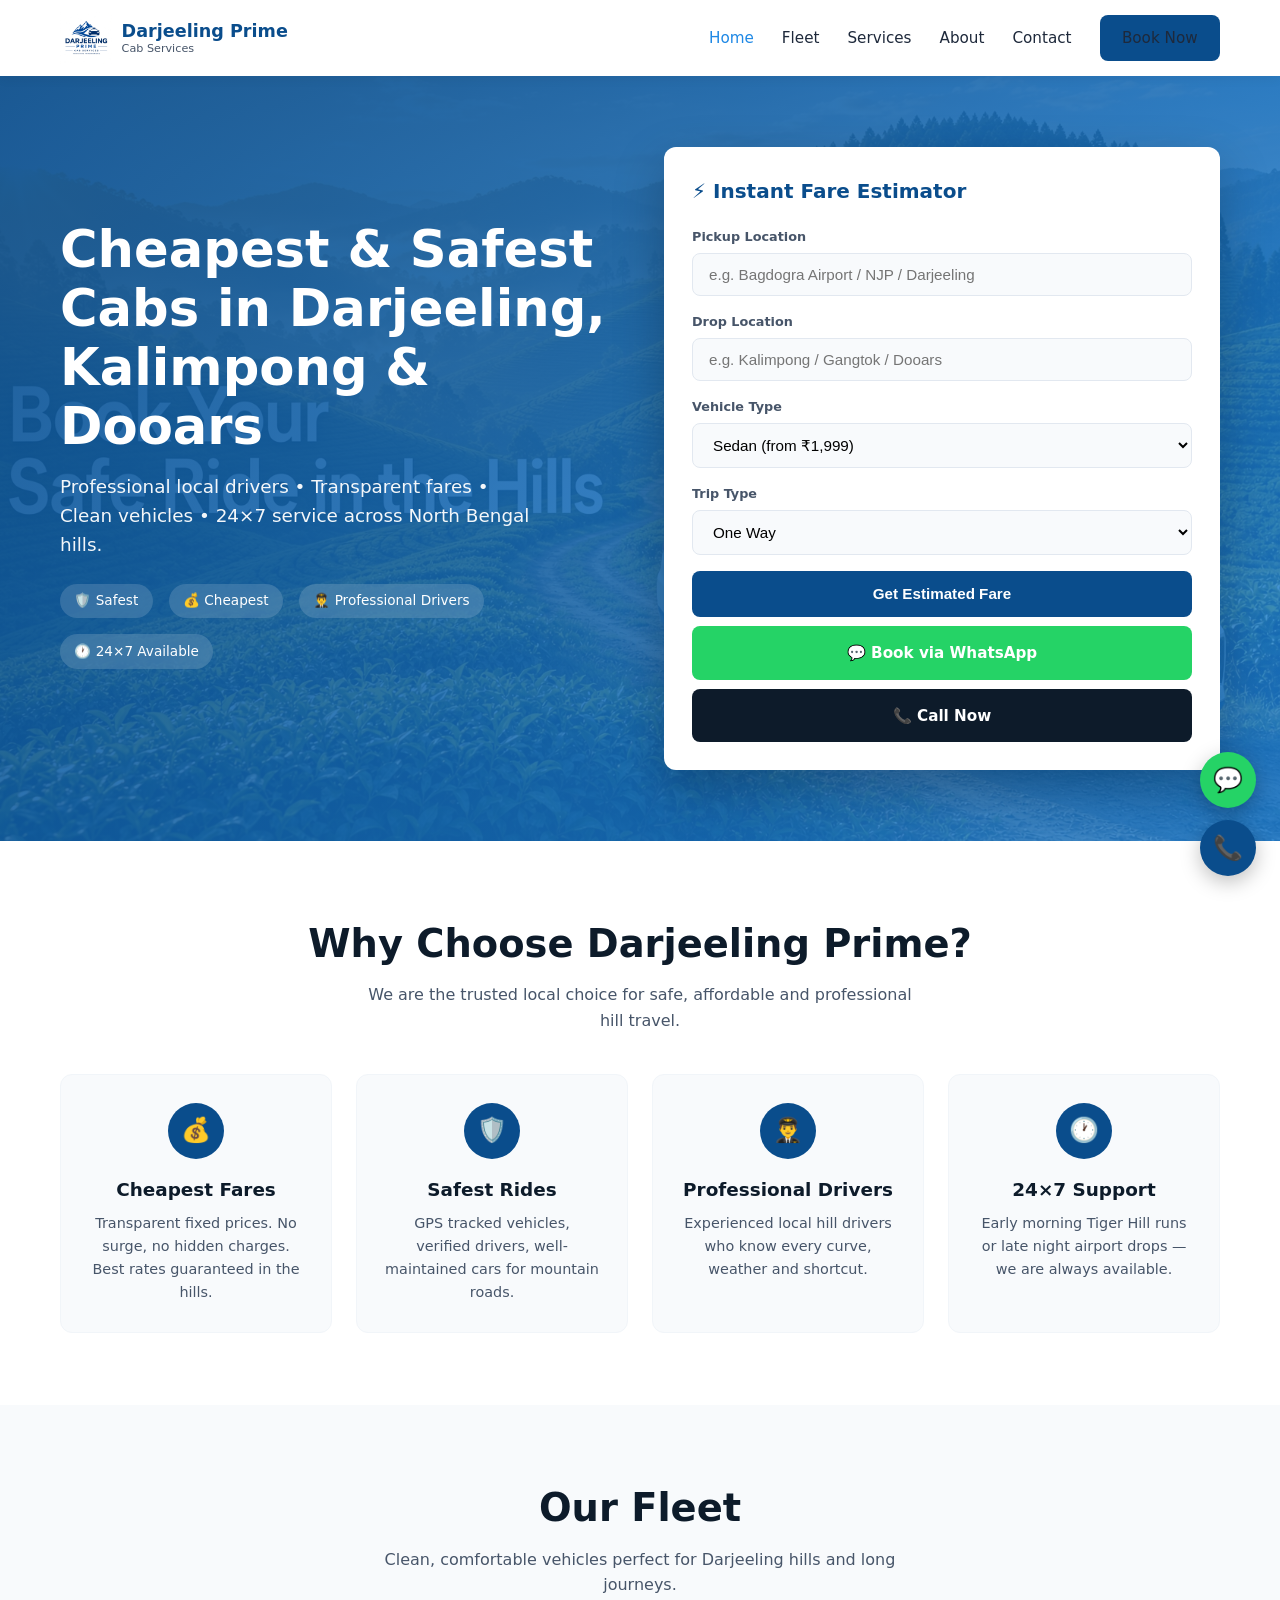
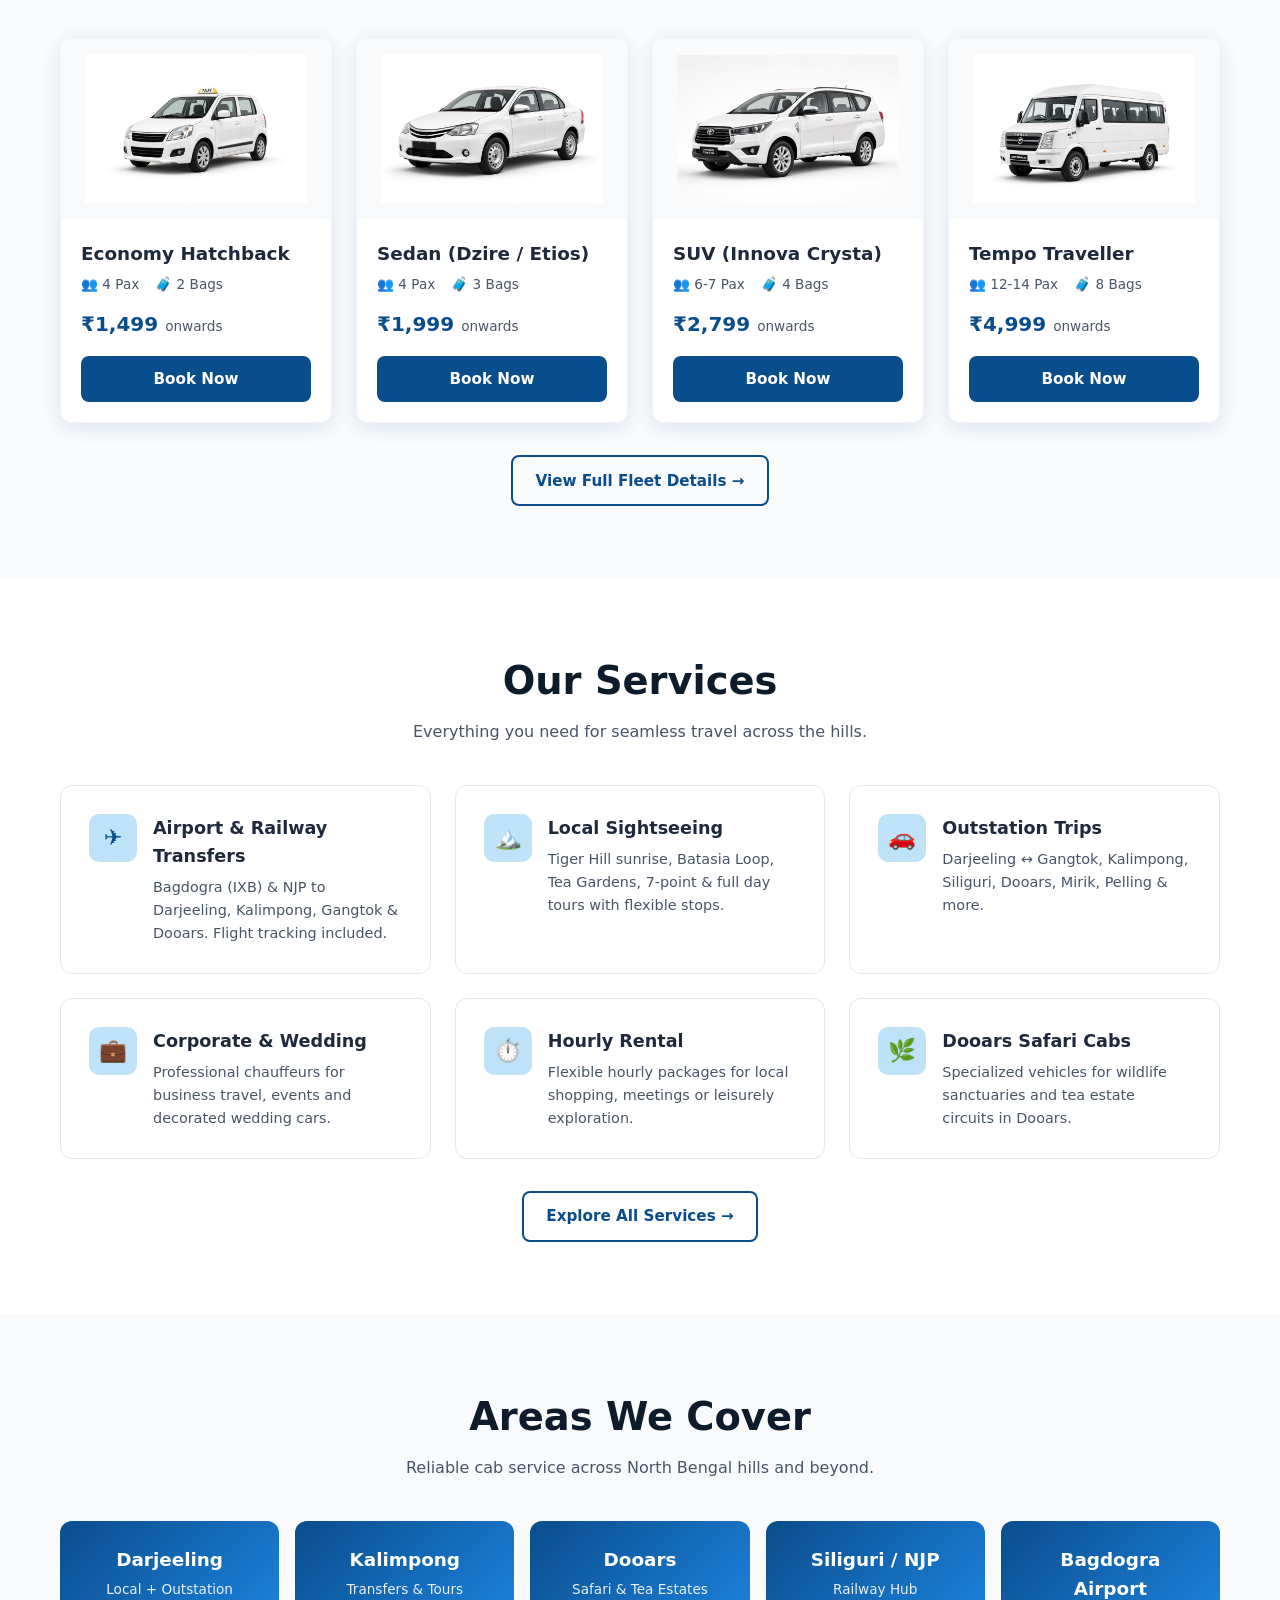
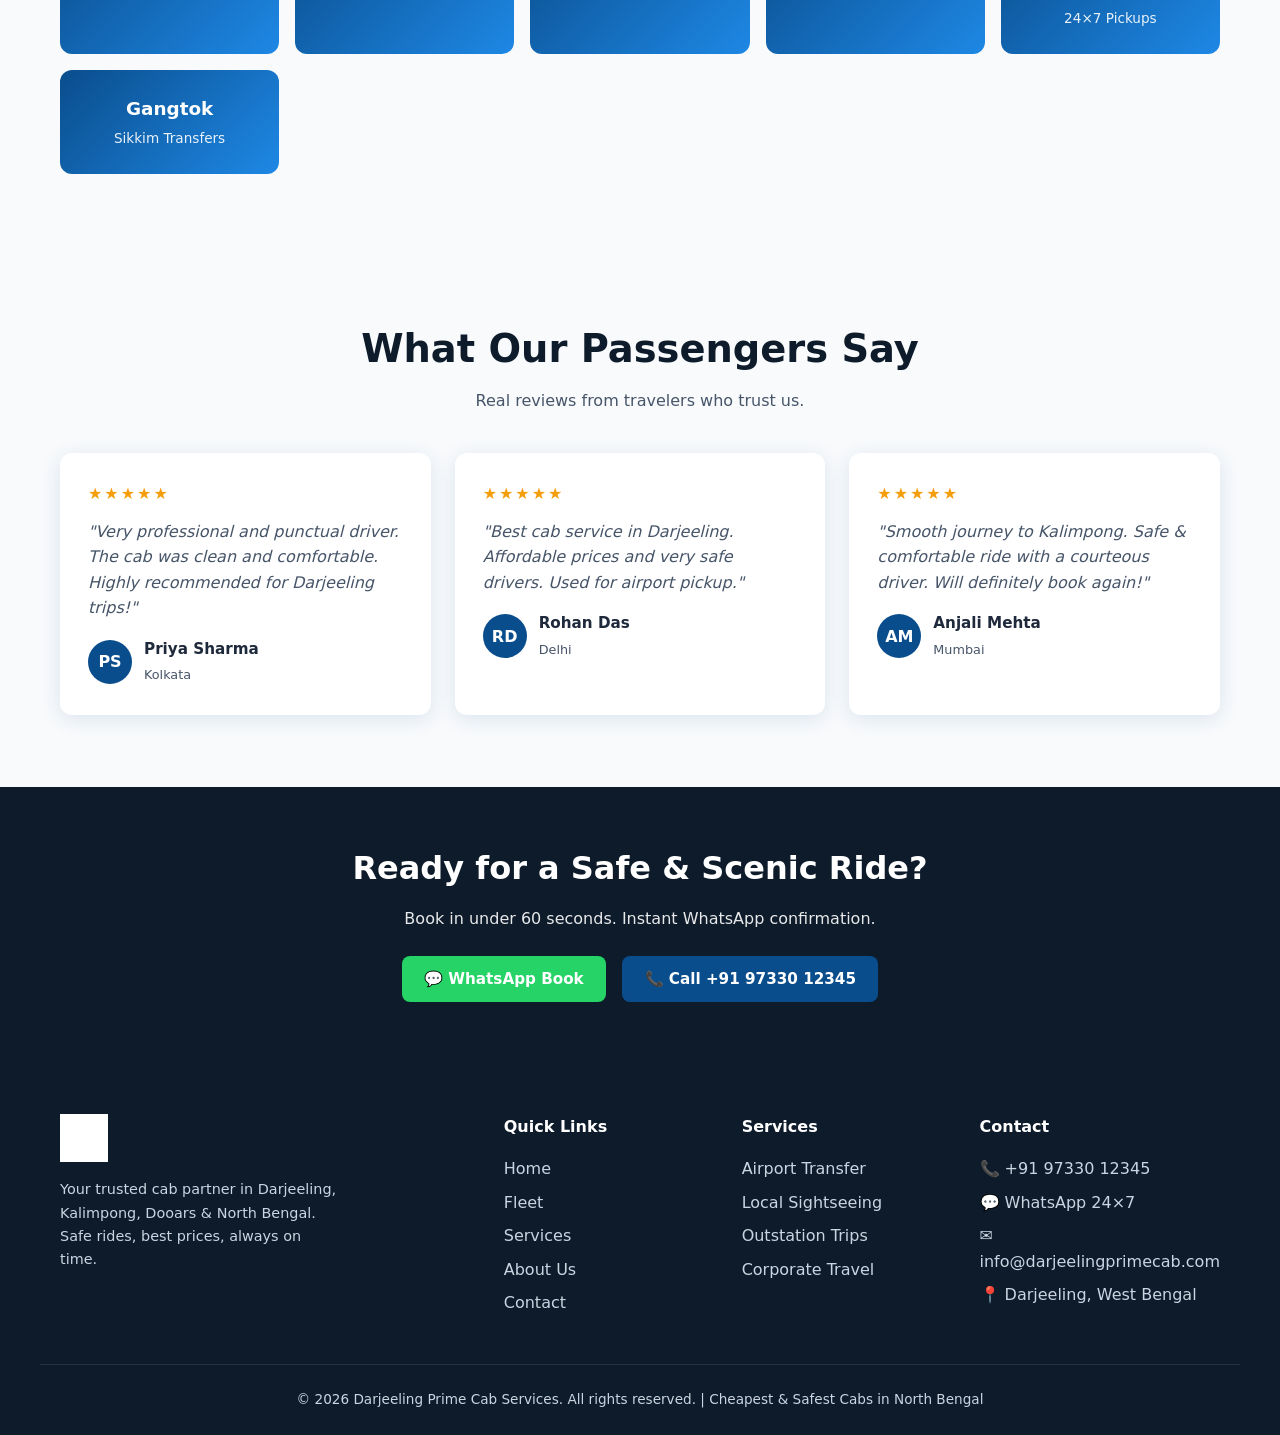
==== index.html @ 774cd0f6 "first commit" ====
<!DOCTYPE html>
<html lang="en">
<head>
  <meta charset="UTF-8" />
  <meta name="viewport" content="width=device-width, initial-scale=1.0" />
  <meta name="description" content="Darjeeling Prime Cab Services - Cheapest & Safest cabs in Darjeeling, Kalimpong, Dooars & North Bengal. Professional drivers, transparent fares, 24×7." />
  <title>Darjeeling Prime Cab Services | Cheapest & Safest Cabs in North Bengal</title>
  <link rel="stylesheet" href="css/style.css" />
  <link rel="icon" href="images/logo.jpg" type="image/jpeg" />
</head>
<body>
  <!-- Header -->
  <header class="header">
    <div class="header-inner">
      <a href="index.html" class="logo">
        <img src="images/logo.jpg" alt="Darjeeling Prime Cab Services" />
        <div class="logo-text">
          Darjeeling Prime
          <span>Cab Services</span>
        </div>
      </a>
      <nav class="nav">
        <a href="index.html" class="active">Home</a>
        <a href="fleet.html">Fleet</a>
        <a href="services.html">Services</a>
        <a href="about.html">About</a>
        <a href="contact.html">Contact</a>
        <a href="#book" class="btn btn-primary">Book Now</a>
      </nav>
      <button class="mobile-menu-btn" aria-label="Menu">☰</button>
    </div>
  </header>

  <!-- Hero -->
  <section class="hero" id="book">
    <div class="hero-inner">
      <div class="hero-content">
        <h1>Cheapest & Safest Cabs in Darjeeling, Kalimpong & Dooars</h1>
        <p>Professional local drivers • Transparent fares • Clean vehicles • 24×7 service across North Bengal hills.</p>
        <div class="trust-badges">
          <div class="trust-badge">🛡️ Safest</div>
          <div class="trust-badge">💰 Cheapest</div>
          <div class="trust-badge">👨‍✈️ Professional Drivers</div>
          <div class="trust-badge">🕐 24×7 Available</div>
        </div>
      </div>

      <div class="booking-card">
        <h3>⚡ Instant Fare Estimator</h3>
        <form id="fare-form">
          <div class="form-group">
            <label for="pickup">Pickup Location</label>
            <input type="text" id="pickup" placeholder="e.g. Bagdogra Airport / NJP / Darjeeling" required />
          </div>
          <div class="form-group">
            <label for="drop">Drop Location</label>
            <input type="text" id="drop" placeholder="e.g. Kalimpong / Gangtok / Dooars" required />
          </div>
          <div class="form-group">
            <label for="vehicle">Vehicle Type</label>
            <select id="vehicle">
              <option value="economy">Economy Hatchback (from ₹1,499)</option>
              <option value="sedan" selected>Sedan (from ₹1,999)</option>
              <option value="suv">SUV Innova / Ertiga (from ₹2,799)</option>
              <option value="tempo">Tempo Traveller (from ₹4,999)</option>
            </select>
          </div>
          <div class="form-group">
            <label for="trip-type">Trip Type</label>
            <select id="trip-type">
              <option value="oneway">One Way</option>
              <option value="round">Round Trip</option>
              <option value="hourly">Hourly / Local</option>
            </select>
          </div>
          <div id="fare-result" class="fare-result">
            <div class="price" id="fare-price">₹0</div>
            <div id="fare-note" style="font-size:0.85rem;margin-top:0.4rem;"></div>
          </div>
          <div class="form-actions">
            <button type="submit" class="btn btn-primary">Get Estimated Fare</button>
            <a href="https://wa.me/919733012345?text=Hi%20Darjeeling%20Prime%20Cab!%20I%20want%20to%20book%20a%20cab." class="btn btn-whatsapp" target="_blank">💬 Book via WhatsApp</a>
            <a href="tel:+919733012345" class="btn btn-call">📞 Call Now</a>
          </div>
        </form>
      </div>
    </div>
  </section>

  <!-- Why Choose Us -->
  <section class="section">
    <div class="section-inner">
      <div class="section-header">
        <h2>Why Choose Darjeeling Prime?</h2>
        <p>We are the trusted local choice for safe, affordable and professional hill travel.</p>
      </div>
      <div class="why-grid">
        <div class="why-card">
          <div class="why-icon">💰</div>
          <h3>Cheapest Fares</h3>
          <p>Transparent fixed prices. No surge, no hidden charges. Best rates guaranteed in the hills.</p>
        </div>
        <div class="why-card">
          <div class="why-icon">🛡️</div>
          <h3>Safest Rides</h3>
          <p>GPS tracked vehicles, verified drivers, well-maintained cars for mountain roads.</p>
        </div>
        <div class="why-card">
          <div class="why-icon">👨‍✈️</div>
          <h3>Professional Drivers</h3>
          <p>Experienced local hill drivers who know every curve, weather and shortcut.</p>
        </div>
        <div class="why-card">
          <div class="why-icon">🕐</div>
          <h3>24×7 Support</h3>
          <p>Early morning Tiger Hill runs or late night airport drops — we are always available.</p>
        </div>
      </div>
    </div>
  </section>

  <!-- Fleet Preview -->
  <section class="section bg-light" id="fleet">
    <div class="section-inner">
      <div class="section-header">
        <h2>Our Fleet</h2>
        <p>Clean, comfortable vehicles perfect for Darjeeling hills and long journeys.</p>
      </div>
      <div class="fleet-grid">
        <div class="fleet-card">
          <img src="images/economy.jpg" alt="Economy Hatchback" />
          <div class="fleet-body">
            <h3>Economy Hatchback</h3>
            <div class="fleet-meta">
              <span>👥 4 Pax</span>
              <span>🧳 2 Bags</span>
            </div>
            <div class="fleet-price">₹1,499 <span>onwards</span></div>
            <a href="#" class="btn btn-primary" data-book="Economy Hatchback" style="width:100%;">Book Now</a>
          </div>
        </div>
        <div class="fleet-card">
          <img src="images/sedan.jpg" alt="Sedan" />
          <div class="fleet-body">
            <h3>Sedan (Dzire / Etios)</h3>
            <div class="fleet-meta">
              <span>👥 4 Pax</span>
              <span>🧳 3 Bags</span>
            </div>
            <div class="fleet-price">₹1,999 <span>onwards</span></div>
            <a href="#" class="btn btn-primary" data-book="Sedan" style="width:100%;">Book Now</a>
          </div>
        </div>
        <div class="fleet-card">
          <img src="images/suv.jpg" alt="Innova Crysta" />
          <div class="fleet-body">
            <h3>SUV (Innova Crysta)</h3>
            <div class="fleet-meta">
              <span>👥 6-7 Pax</span>
              <span>🧳 4 Bags</span>
            </div>
            <div class="fleet-price">₹2,799 <span>onwards</span></div>
            <a href="#" class="btn btn-primary" data-book="Innova Crysta SUV" style="width:100%;">Book Now</a>
          </div>
        </div>
        <div class="fleet-card">
          <img src="images/tempo.jpg" alt="Tempo Traveller" />
          <div class="fleet-body">
            <h3>Tempo Traveller</h3>
            <div class="fleet-meta">
              <span>👥 12-14 Pax</span>
              <span>🧳 8 Bags</span>
            </div>
            <div class="fleet-price">₹4,999 <span>onwards</span></div>
            <a href="#" class="btn btn-primary" data-book="Tempo Traveller" style="width:100%;">Book Now</a>
          </div>
        </div>
      </div>
      <div class="text-center mt-2">
        <a href="fleet.html" class="btn btn-outline">View Full Fleet Details →</a>
      </div>
    </div>
  </section>

  <!-- Services -->
  <section class="section" id="services">
    <div class="section-inner">
      <div class="section-header">
        <h2>Our Services</h2>
        <p>Everything you need for seamless travel across the hills.</p>
      </div>
      <div class="services-grid">
        <div class="service-card">
          <div class="service-icon">✈️</div>
          <div>
            <h3>Airport & Railway Transfers</h3>
            <p>Bagdogra (IXB) & NJP to Darjeeling, Kalimpong, Gangtok & Dooars. Flight tracking included.</p>
          </div>
        </div>
        <div class="service-card">
          <div class="service-icon">🏔️</div>
          <div>
            <h3>Local Sightseeing</h3>
            <p>Tiger Hill sunrise, Batasia Loop, Tea Gardens, 7-point & full day tours with flexible stops.</p>
          </div>
        </div>
        <div class="service-card">
          <div class="service-icon">🚗</div>
          <div>
            <h3>Outstation Trips</h3>
            <p>Darjeeling ↔ Gangtok, Kalimpong, Siliguri, Dooars, Mirik, Pelling & more.</p>
          </div>
        </div>
        <div class="service-card">
          <div class="service-icon">💼</div>
          <div>
            <h3>Corporate & Wedding</h3>
            <p>Professional chauffeurs for business travel, events and decorated wedding cars.</p>
          </div>
        </div>
        <div class="service-card">
          <div class="service-icon">⏱️</div>
          <div>
            <h3>Hourly Rental</h3>
            <p>Flexible hourly packages for local shopping, meetings or leisurely exploration.</p>
          </div>
        </div>
        <div class="service-card">
          <div class="service-icon">🌿</div>
          <div>
            <h3>Dooars Safari Cabs</h3>
            <p>Specialized vehicles for wildlife sanctuaries and tea estate circuits in Dooars.</p>
          </div>
        </div>
      </div>
      <div class="text-center mt-2">
        <a href="services.html" class="btn btn-outline">Explore All Services →</a>
      </div>
    </div>
  </section>

  <!-- Areas -->
  <section class="section bg-light">
    <div class="section-inner">
      <div class="section-header">
        <h2>Areas We Cover</h2>
        <p>Reliable cab service across North Bengal hills and beyond.</p>
      </div>
      <div class="areas-grid">
        <div class="area-card">
          <h3>Darjeeling</h3>
          <p>Local + Outstation</p>
        </div>
        <div class="area-card">
          <h3>Kalimpong</h3>
          <p>Transfers & Tours</p>
        </div>
        <div class="area-card">
          <h3>Dooars</h3>
          <p>Safari & Tea Estates</p>
        </div>
        <div class="area-card">
          <h3>Siliguri / NJP</h3>
          <p>Railway Hub</p>
        </div>
        <div class="area-card">
          <h3>Bagdogra Airport</h3>
          <p>24×7 Pickups</p>
        </div>
        <div class="area-card">
          <h3>Gangtok</h3>
          <p>Sikkim Transfers</p>
        </div>
      </div>
    </div>
  </section>

  <!-- Testimonials -->
  <section class="section testimonials">
    <div class="section-inner">
      <div class="section-header">
        <h2>What Our Passengers Say</h2>
        <p>Real reviews from travelers who trust us.</p>
      </div>
      <div class="testimonial-grid">
        <div class="testimonial-card">
          <div class="stars">★★★★★</div>
          <p>"Very professional and punctual driver. The cab was clean and comfortable. Highly recommended for Darjeeling trips!"</p>
          <div class="testimonial-author">
            <div class="author-avatar">PS</div>
            <div class="author-info">
              <strong>Priya Sharma</strong>
              <span>Kolkata</span>
            </div>
          </div>
        </div>
        <div class="testimonial-card">
          <div class="stars">★★★★★</div>
          <p>"Best cab service in Darjeeling. Affordable prices and very safe drivers. Used for airport pickup."</p>
          <div class="testimonial-author">
            <div class="author-avatar">RD</div>
            <div class="author-info">
              <strong>Rohan Das</strong>
              <span>Delhi</span>
            </div>
          </div>
        </div>
        <div class="testimonial-card">
          <div class="stars">★★★★★</div>
          <p>"Smooth journey to Kalimpong. Safe & comfortable ride with a courteous driver. Will definitely book again!"</p>
          <div class="testimonial-author">
            <div class="author-avatar">AM</div>
            <div class="author-info">
              <strong>Anjali Mehta</strong>
              <span>Mumbai</span>
            </div>
          </div>
        </div>
      </div>
    </div>
  </section>

  <!-- CTA -->
  <section class="cta-band">
    <div class="section-inner">
      <h2>Ready for a Safe & Scenic Ride?</h2>
      <p>Book in under 60 seconds. Instant WhatsApp confirmation.</p>
      <div class="cta-buttons">
        <a href="https://wa.me/919733012345?text=Hi%20Darjeeling%20Prime%20Cab!%20I%20want%20to%20book." class="btn btn-whatsapp" target="_blank">💬 WhatsApp Book</a>
        <a href="tel:+919733012345" class="btn btn-primary">📞 Call +91 97330 12345</a>
      </div>
    </div>
  </section>

  <!-- Footer -->
  <footer class="footer">
    <div class="footer-grid">
      <div class="footer-brand">
        <img src="images/logo.jpg" alt="Darjeeling Prime Cab" />
        <p>Your trusted cab partner in Darjeeling, Kalimpong, Dooars & North Bengal. Safe rides, best prices, always on time.</p>
      </div>
      <div>
        <h4>Quick Links</h4>
        <ul>
          <li><a href="index.html">Home</a></li>
          <li><a href="fleet.html">Fleet</a></li>
          <li><a href="services.html">Services</a></li>
          <li><a href="about.html">About Us</a></li>
          <li><a href="contact.html">Contact</a></li>
        </ul>
      </div>
      <div>
        <h4>Services</h4>
        <ul>
          <li><a href="services.html">Airport Transfer</a></li>
          <li><a href="services.html">Local Sightseeing</a></li>
          <li><a href="services.html">Outstation Trips</a></li>
          <li><a href="services.html">Corporate Travel</a></li>
        </ul>
      </div>
      <div>
        <h4>Contact</h4>
        <ul>
          <li>📞 +91 97330 12345</li>
          <li>💬 WhatsApp 24×7</li>
          <li>✉️ info@darjeelingprimecab.com</li>
          <li>📍 Darjeeling, West Bengal</li>
        </ul>
      </div>
    </div>
    <div class="footer-bottom">
      <p>© 2026 Darjeeling Prime Cab Services. All rights reserved. | Cheapest & Safest Cabs in North Bengal</p>
    </div>
  </footer>

  <!-- Floating Buttons -->
  <div class="float-btns">
    <a href="https://wa.me/919733012345" class="float-btn float-whatsapp" target="_blank" title="WhatsApp">💬</a>
    <a href="tel:+919733012345" class="float-btn float-call" title="Call">📞</a>
  </div>

  <script src="js/main.js"></script>
</body>
</html>
---- css/style.css ----
/* Darjeeling Prime Cab Services - Modern App-like Styles */
:root {
  --primary: #0A4D8C;
  --primary-light: #1E88E5;
  --primary-dark: #0D1B2A;
  --accent: #BEE3F8;
  --white: #FFFFFF;
  --gray-50: #F8FAFC;
  --gray-100: #F1F5F9;
  --gray-200: #E2E8F0;
  --gray-600: #475569;
  --gray-800: #1E293B;
  --success: #10B981;
  --shadow: 0 4px 20px rgba(10, 77, 140, 0.12);
  --radius: 12px;
  --font: 'Inter', 'Segoe UI', system-ui, -apple-system, sans-serif;
}

* { box-sizing: border-box; margin: 0; padding: 0; }
html { scroll-behavior: smooth; }
body {
  font-family: var(--font);
  color: var(--gray-800);
  background: var(--white);
  line-height: 1.6;
  overflow-x: hidden;
}

img { max-width: 100%; height: auto; display: block; }
a { text-decoration: none; color: inherit; }
ul { list-style: none; }

/* Header */
.header {
  position: sticky;
  top: 0;
  z-index: 1000;
  background: var(--white);
  box-shadow: 0 2px 12px rgba(0,0,0,0.06);
  padding: 0.75rem 0;
}
.header-inner {
  max-width: 1200px;
  margin: 0 auto;
  padding: 0 1.25rem;
  display: flex;
  align-items: center;
  justify-content: space-between;
  gap: 1rem;
}
.logo {
  display: flex;
  align-items: center;
  gap: 0.6rem;
}
.logo img {
  height: 52px;
  width: auto;
}
.logo-text {
  font-weight: 700;
  font-size: 1.1rem;
  color: var(--primary);
  line-height: 1.2;
}
.logo-text span { display: block; font-size: 0.7rem; font-weight: 500; color: var(--gray-600); }

.nav { display: flex; align-items: center; gap: 1.75rem; }
.nav a {
  font-weight: 500;
  font-size: 0.95rem;
  color: var(--gray-800);
  transition: color 0.2s;
}
.nav a:hover, .nav a.active { color: var(--primary-light); }

.btn {
  display: inline-flex;
  align-items: center;
  justify-content: center;
  gap: 0.4rem;
  padding: 0.7rem 1.4rem;
  border-radius: 8px;
  font-weight: 600;
  font-size: 0.95rem;
  border: none;
  cursor: pointer;
  transition: all 0.2s;
}
.btn-primary {
  background: var(--primary);
  color: white;
}
.btn-primary:hover { background: var(--primary-light); transform: translateY(-1px); }
.btn-outline {
  background: transparent;
  border: 2px solid var(--primary);
  color: var(--primary);
}
.btn-outline:hover { background: var(--primary); color: white; }
.btn-whatsapp {
  background: #25D366;
  color: white;
}
.btn-call {
  background: var(--primary-dark);
  color: white;
}

.mobile-menu-btn {
  display: none;
  background: none;
  border: none;
  font-size: 1.5rem;
  cursor: pointer;
  color: var(--primary);
}

/* Hero */
.hero {
  position: relative;
  min-height: 85vh;
  display: flex;
  align-items: center;
  background: linear-gradient(135deg, #0A4D8Cee 0%, #1E88E5cc 100%), url('../images/hero1.jpg') center/cover no-repeat;
  color: white;
  padding: 4rem 0;
}
.hero-inner {
  max-width: 1200px;
  margin: 0 auto;
  padding: 0 1.25rem;
  display: grid;
  grid-template-columns: 1fr 1fr;
  gap: 3rem;
  align-items: center;
}
.hero-content h1 {
  font-size: clamp(2rem, 5vw, 3.2rem);
  font-weight: 800;
  line-height: 1.15;
  margin-bottom: 1rem;
}
.hero-content p {
  font-size: 1.15rem;
  opacity: 0.95;
  margin-bottom: 1.5rem;
  max-width: 480px;
}
.trust-badges {
  display: flex;
  flex-wrap: wrap;
  gap: 1rem;
  margin-bottom: 1.75rem;
}
.trust-badge {
  display: flex;
  align-items: center;
  gap: 0.4rem;
  background: rgba(255,255,255,0.15);
  backdrop-filter: blur(8px);
  padding: 0.4rem 0.9rem;
  border-radius: 50px;
  font-size: 0.85rem;
  font-weight: 500;
}

/* Booking Card */
.booking-card {
  background: white;
  color: var(--gray-800);
  border-radius: var(--radius);
  padding: 1.75rem;
  box-shadow: 0 20px 50px rgba(0,0,0,0.25);
}
.booking-card h3 {
  font-size: 1.25rem;
  margin-bottom: 1.25rem;
  color: var(--primary);
  display: flex;
  align-items: center;
  gap: 0.5rem;
}
.form-group {
  margin-bottom: 1rem;
}
.form-group label {
  display: block;
  font-size: 0.8rem;
  font-weight: 600;
  color: var(--gray-600);
  margin-bottom: 0.35rem;
}
.form-group input,
.form-group select {
  width: 100%;
  padding: 0.75rem 1rem;
  border: 1.5px solid var(--gray-200);
  border-radius: 8px;
  font-size: 0.95rem;
  transition: border 0.2s;
  background: var(--gray-50);
}
.form-group input:focus,
.form-group select:focus {
  outline: none;
  border-color: var(--primary-light);
  background: white;
}
.fare-result {
  background: var(--accent);
  border-radius: 8px;
  padding: 1rem;
  margin: 1rem 0;
  text-align: center;
  display: none;
}
.fare-result.show { display: block; }
.fare-result .price {
  font-size: 1.6rem;
  font-weight: 800;
  color: var(--primary);
}
.form-actions {
  display: flex;
  flex-direction: column;
  gap: 0.6rem;
  margin-top: 1rem;
}
.form-actions .btn { width: 100%; padding: 0.9rem; }

/* Sections */
.section {
  padding: 4.5rem 0;
}
.section-inner {
  max-width: 1200px;
  margin: 0 auto;
  padding: 0 1.25rem;
}
.section-header {
  text-align: center;
  margin-bottom: 2.5rem;
}
.section-header h2 {
  font-size: clamp(1.75rem, 4vw, 2.4rem);
  color: var(--primary-dark);
  margin-bottom: 0.5rem;
}
.section-header p {
  color: var(--gray-600);
  max-width: 560px;
  margin: 0 auto;
}

/* Why Us */
.why-grid {
  display: grid;
  grid-template-columns: repeat(auto-fit, minmax(240px, 1fr));
  gap: 1.5rem;
}
.why-card {
  background: var(--gray-50);
  border-radius: var(--radius);
  padding: 1.75rem;
  text-align: center;
  transition: transform 0.2s, box-shadow 0.2s;
  border: 1px solid var(--gray-100);
}
.why-card:hover {
  transform: translateY(-4px);
  box-shadow: var(--shadow);
}
.why-icon {
  width: 56px;
  height: 56px;
  background: var(--primary);
  color: white;
  border-radius: 50%;
  display: flex;
  align-items: center;
  justify-content: center;
  font-size: 1.5rem;
  margin: 0 auto 1rem;
}
.why-card h3 { font-size: 1.15rem; margin-bottom: 0.5rem; color: var(--primary-dark); }
.why-card p { font-size: 0.9rem; color: var(--gray-600); }

/* Fleet */
.fleet-grid {
  display: grid;
  grid-template-columns: repeat(auto-fit, minmax(260px, 1fr));
  gap: 1.5rem;
}
.fleet-card {
  background: white;
  border-radius: var(--radius);
  overflow: hidden;
  box-shadow: var(--shadow);
  border: 1px solid var(--gray-100);
  transition: transform 0.2s;
}
.fleet-card:hover { transform: translateY(-5px); }
.fleet-card img {
  width: 100%;
  height: 180px;
  object-fit: contain;
  background: var(--gray-50);
  padding: 1rem;
}
.fleet-body { padding: 1.25rem; }
.fleet-body h3 { font-size: 1.15rem; margin-bottom: 0.35rem; }
.fleet-meta {
  display: flex;
  gap: 1rem;
  font-size: 0.85rem;
  color: var(--gray-600);
  margin-bottom: 0.75rem;
}
.fleet-price {
  font-size: 1.25rem;
  font-weight: 700;
  color: var(--primary);
  margin-bottom: 1rem;
}
.fleet-price span { font-size: 0.85rem; font-weight: 500; color: var(--gray-600); }

/* Services */
.services-grid {
  display: grid;
  grid-template-columns: repeat(auto-fit, minmax(280px, 1fr));
  gap: 1.5rem;
}
.service-card {
  background: white;
  border: 1px solid var(--gray-200);
  border-radius: var(--radius);
  padding: 1.75rem;
  display: flex;
  gap: 1rem;
  align-items: flex-start;
  transition: all 0.2s;
}
.service-card:hover {
  border-color: var(--primary-light);
  box-shadow: var(--shadow);
}
.service-icon {
  width: 48px;
  height: 48px;
  min-width: 48px;
  background: var(--accent);
  color: var(--primary);
  border-radius: 10px;
  display: flex;
  align-items: center;
  justify-content: center;
  font-size: 1.4rem;
}
.service-card h3 { font-size: 1.1rem; margin-bottom: 0.35rem; }
.service-card p { font-size: 0.9rem; color: var(--gray-600); }

/* Testimonials */
.testimonials {
  background: var(--gray-50);
}
.testimonial-grid {
  display: grid;
  grid-template-columns: repeat(auto-fit, minmax(300px, 1fr));
  gap: 1.5rem;
}
.testimonial-card {
  background: white;
  border-radius: var(--radius);
  padding: 1.75rem;
  box-shadow: var(--shadow);
}
.stars { color: #F59E0B; margin-bottom: 0.75rem; letter-spacing: 2px; }
.testimonial-card p { font-style: italic; margin-bottom: 1rem; color: var(--gray-600); }
.testimonial-author {
  display: flex;
  align-items: center;
  gap: 0.75rem;
}
.author-avatar {
  width: 44px;
  height: 44px;
  border-radius: 50%;
  background: var(--primary);
  color: white;
  display: flex;
  align-items: center;
  justify-content: center;
  font-weight: 700;
}
.author-info strong { display: block; font-size: 0.95rem; }
.author-info span { font-size: 0.8rem; color: var(--gray-600); }

/* Areas */
.areas-grid {
  display: grid;
  grid-template-columns: repeat(auto-fit, minmax(200px, 1fr));
  gap: 1rem;
}
.area-card {
  background: linear-gradient(135deg, var(--primary) 0%, var(--primary-light) 100%);
  color: white;
  border-radius: var(--radius);
  padding: 1.5rem;
  text-align: center;
  transition: transform 0.2s;
}
.area-card:hover { transform: scale(1.03); }
.area-card h3 { font-size: 1.15rem; margin-bottom: 0.3rem; }
.area-card p { font-size: 0.85rem; opacity: 0.9; }

/* CTA Band */
.cta-band {
  background: var(--primary-dark);
  color: white;
  padding: 3.5rem 0;
  text-align: center;
}
.cta-band h2 { font-size: 2rem; margin-bottom: 0.75rem; }
.cta-band p { opacity: 0.9; margin-bottom: 1.5rem; }
.cta-buttons { display: flex; gap: 1rem; justify-content: center; flex-wrap: wrap; }

/* Footer */
.footer {
  background: var(--primary-dark);
  color: #CBD5E1;
  padding: 3.5rem 0 1.5rem;
}
.footer-grid {
  max-width: 1200px;
  margin: 0 auto;
  padding: 0 1.25rem;
  display: grid;
  grid-template-columns: 2fr 1fr 1fr 1fr;
  gap: 2rem;
  margin-bottom: 2.5rem;
}
.footer-brand img { height: 48px; margin-bottom: 1rem; filter: brightness(0) invert(1); }
.footer-brand p { font-size: 0.9rem; max-width: 280px; }
.footer h4 {
  color: white;
  font-size: 1rem;
  margin-bottom: 1rem;
}
.footer ul li { margin-bottom: 0.5rem; }
.footer a:hover { color: white; }
.footer-bottom {
  border-top: 1px solid rgba(255,255,255,0.1);
  padding-top: 1.5rem;
  text-align: center;
  font-size: 0.85rem;
  max-width: 1200px;
  margin: 0 auto;
  padding-left: 1.25rem;
  padding-right: 1.25rem;
}

/* Floating Buttons */
.float-btns {
  position: fixed;
  bottom: 1.5rem;
  right: 1.5rem;
  display: flex;
  flex-direction: column;
  gap: 0.75rem;
  z-index: 999;
}
.float-btn {
  width: 56px;
  height: 56px;
  border-radius: 50%;
  display: flex;
  align-items: center;
  justify-content: center;
  font-size: 1.5rem;
  box-shadow: 0 6px 20px rgba(0,0,0,0.25);
  transition: transform 0.2s;
}
.float-btn:hover { transform: scale(1.1); }
.float-whatsapp { background: #25D366; color: white; }
.float-call { background: var(--primary); color: white; }

/* Page Hero (inner pages) */
.page-hero {
  background: linear-gradient(135deg, var(--primary) 0%, var(--primary-light) 100%);
  color: white;
  padding: 3.5rem 0;
  text-align: center;
}
.page-hero h1 { font-size: 2.5rem; margin-bottom: 0.5rem; }
.page-hero p { opacity: 0.9; max-width: 600px; margin: 0 auto; }

/* Contact form */
.contact-grid {
  display: grid;
  grid-template-columns: 1fr 1fr;
  gap: 3rem;
}
.contact-info-item {
  display: flex;
  gap: 1rem;
  margin-bottom: 1.5rem;
}
.contact-info-item .icon {
  width: 44px;
  height: 44px;
  background: var(--accent);
  color: var(--primary);
  border-radius: 10px;
  display: flex;
  align-items: center;
  justify-content: center;
  font-size: 1.2rem;
}

/* Responsive */
@media (max-width: 900px) {
  .nav { display: none; }
  .mobile-menu-btn { display: block; }
  .nav.open {
    display: flex;
    flex-direction: column;
    position: absolute;
    top: 100%;
    left: 0;
    right: 0;
    background: white;
    padding: 1.5rem;
    box-shadow: 0 10px 30px rgba(0,0,0,0.1);
    gap: 1rem;
  }
  .hero-inner { grid-template-columns: 1fr; }
  .hero { min-height: auto; padding: 3rem 0; }
  .footer-grid { grid-template-columns: 1fr 1fr; }
  .contact-grid { grid-template-columns: 1fr; }
}
@media (max-width: 600px) {
  .footer-grid { grid-template-columns: 1fr; }
  .logo-text { display: none; }
  .float-btns { bottom: 1rem; right: 1rem; }
}

/* Utility */
.bg-light { background: var(--gray-50); }
.text-center { text-align: center; }
.mt-2 { margin-top: 2rem; }
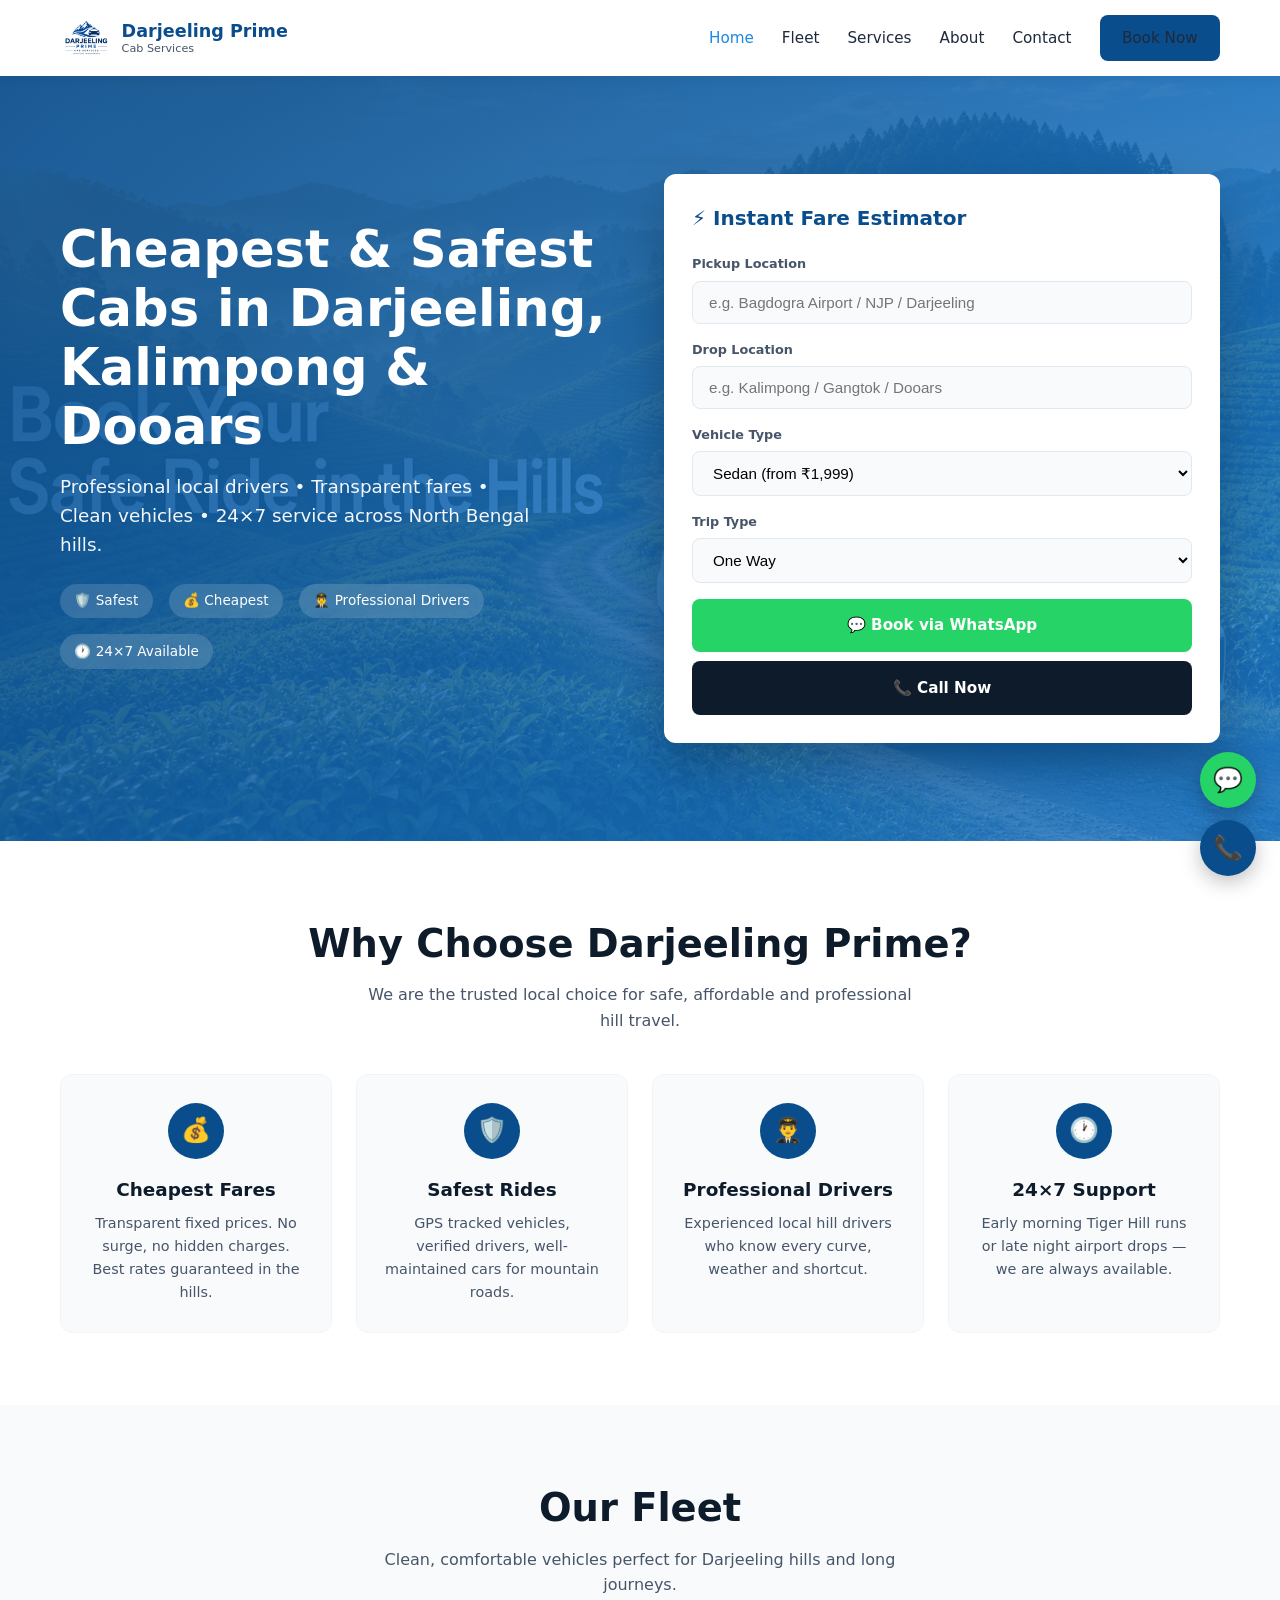
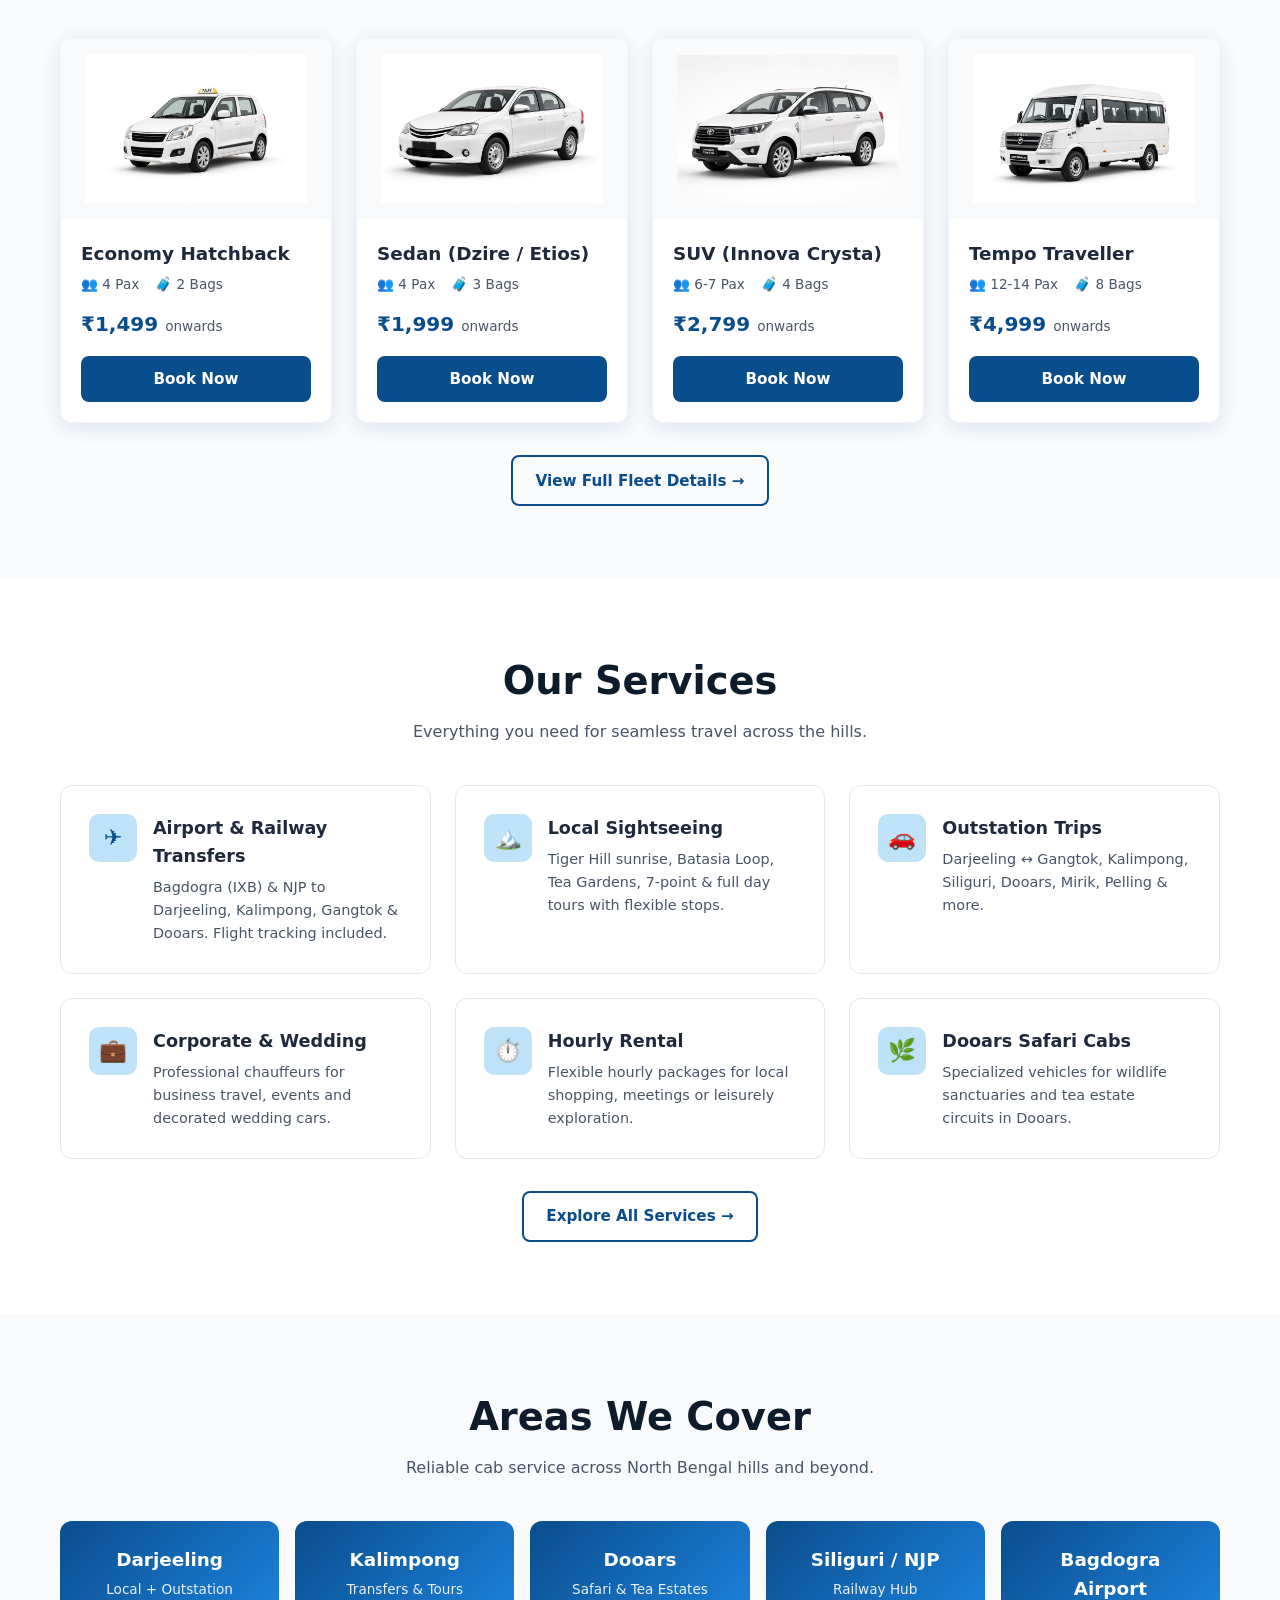
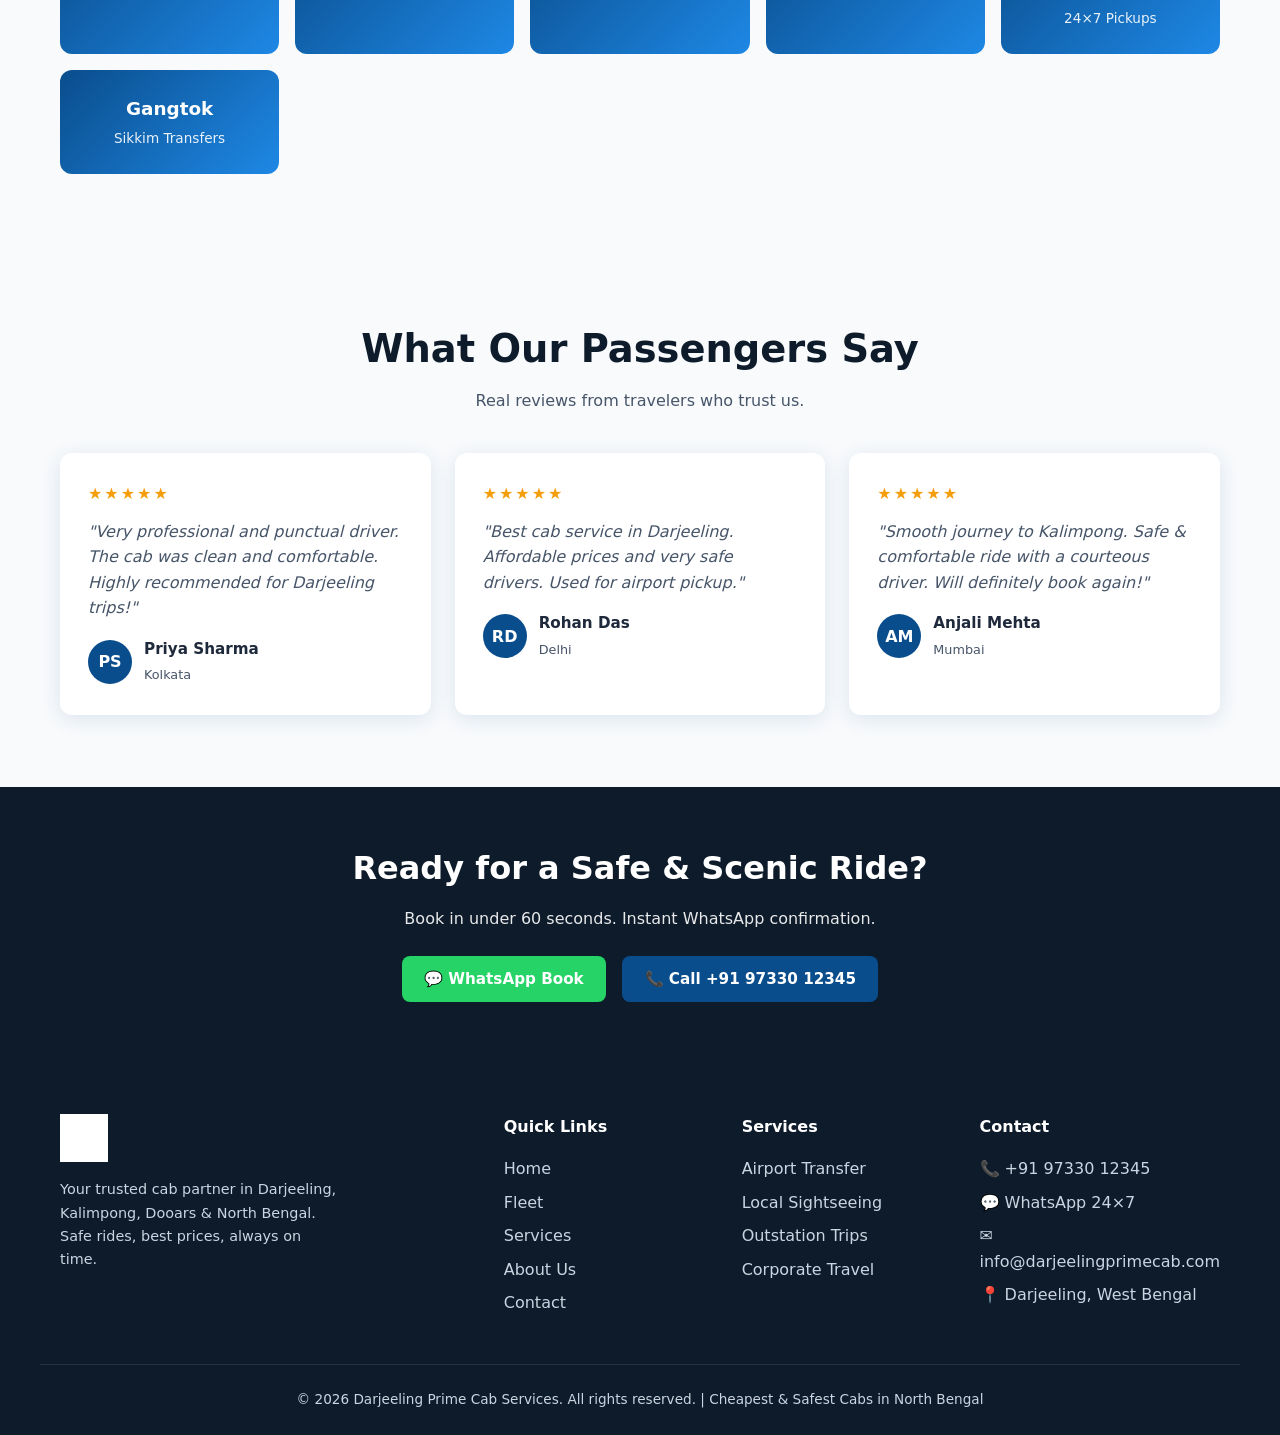
==== commit 9e9821a9: "Comment out fare estimation button Comment out the 'Get Estimated Fare' button in the form." ====
--- a/index.html
+++ b/index.html
@@ -78,7 +78,7 @@
             <div id="fare-note" style="font-size:0.85rem;margin-top:0.4rem;"></div>
           </div>
           <div class="form-actions">
-            <button type="submit" class="btn btn-primary">Get Estimated Fare</button>
+            <!-- <button type="submit" class="btn btn-primary">Get Estimated Fare</button> -->
             <a href="https://wa.me/919733012345?text=Hi%20Darjeeling%20Prime%20Cab!%20I%20want%20to%20book%20a%20cab." class="btn btn-whatsapp" target="_blank">💬 Book via WhatsApp</a>
             <a href="tel:+919733012345" class="btn btn-call">📞 Call Now</a>
           </div>
